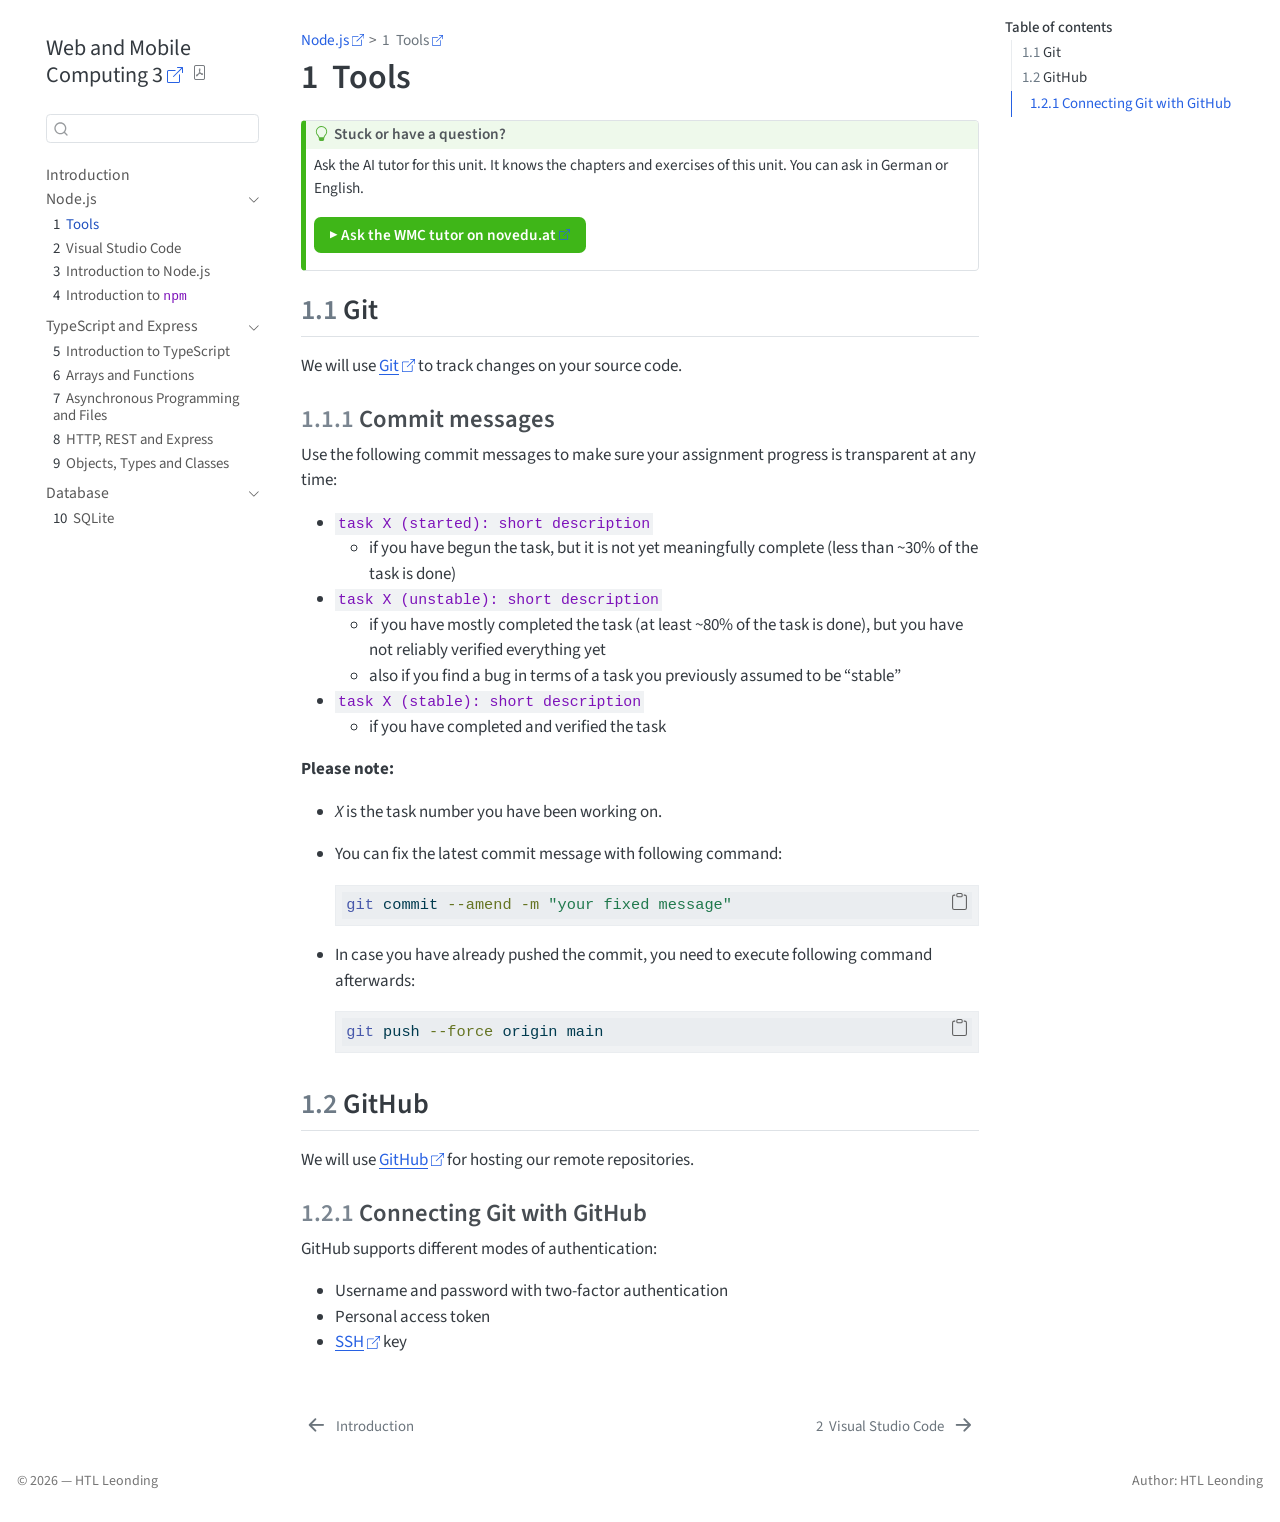
==== content/Units/01-Node.js/01_tools/README.html @ f89ee006 "Publish book from htl-leo-wmc-3/2627-wmc-3 htl-leo-wmc-3/2627-wmc-3@4d538c2a2b482cef8788f0f3bae012cb" ====
<!DOCTYPE html>
<html xmlns="http://www.w3.org/1999/xhtml" lang="en" xml:lang="en"><head>

<meta charset="utf-8">
<meta name="generator" content="quarto-1.10.18">

<meta name="viewport" content="width=device-width, initial-scale=1.0, user-scalable=yes">


<title>1&nbsp; Tools – Web and Mobile Computing 3</title>
<style>
/* Default styles provided by pandoc.
** See https://pandoc.org/MANUAL.html#variables-for-html for config info.
*/
span.smallcaps{font-variant: small-caps;}
div.columns{display: flex; gap: 1.5em;}
div.column{flex: auto;}
@media screen {
div.columns{gap: min(4vw, 1.5em);}
div.column{overflow-x: auto;}
}
div.hanging-indent{margin-left: 1.5em; text-indent: -1.5em;}
ul.task-list{list-style: none;}
ul.task-list li input[type="checkbox"] {
  width: 0.8em;
  margin: 0 0.8em 0.2em -1em; /* quarto-specific, see https://github.com/quarto-dev/quarto-cli/issues/4556 */ 
  vertical-align: middle;
}
/* CSS for syntax highlighting */
html { -webkit-text-size-adjust: 100%; }
pre > code.sourceCode { white-space: pre; position: relative; }
pre > code.sourceCode > span { display: inline-block; line-height: 1.25; }
pre > code.sourceCode > span:empty { height: 1.2em; }
.sourceCode { overflow: visible; }
code.sourceCode > span { color: inherit; text-decoration: inherit; }
div.sourceCode { margin: 1em 0; }
pre.sourceCode { margin: 0; }
@media screen {
div.sourceCode { overflow: auto; }
}
@media print {
pre > code.sourceCode { white-space: pre-wrap; }
pre > code.sourceCode > span { text-indent: -5em; padding-left: 5em; }
}
pre.numberSource code
  { counter-reset: source-line 0; }
pre.numberSource code > span
  { position: relative; left: -4em; counter-increment: source-line; }
pre.numberSource code > span > a:first-child::before
  { content: counter(source-line);
    position: relative; left: -1em; text-align: right; vertical-align: baseline;
    border: none; display: inline-block;
    -webkit-touch-callout: none; -webkit-user-select: none;
    -khtml-user-select: none; -moz-user-select: none;
    -ms-user-select: none; user-select: none;
    padding: 0 4px; width: 4em;
  }
pre.numberSource { margin-left: 3em;  padding-left: 4px; }
div.sourceCode
  {   }
@media screen {
pre > code.sourceCode > span > a:first-child::before { text-decoration: underline; }
}
</style>


<script src="../../../../site_libs/quarto-nav/quarto-nav.js"></script>
<script src="../../../../site_libs/quarto-nav/headroom.min.js"></script>
<script src="../../../../site_libs/clipboard/clipboard.min.js"></script>
<script src="../../../../site_libs/quarto-search/autocomplete.umd.js"></script>
<script src="../../../../site_libs/quarto-search/fuse.min.js"></script>
<script src="../../../../site_libs/quarto-search/quarto-search.js"></script>
<meta name="quarto:offset" content="../../../../">
<link href="../../../../content/Units/01-Node.js/01_tools/VSCode-Extensions.html" rel="next">
<link href="../../../../index.html" rel="prev">
<script src="../../../../site_libs/quarto-html/quarto.js" type="module"></script>
<script src="../../../../site_libs/quarto-html/tabsets/tabsets.js" type="module"></script>
<script src="../../../../site_libs/quarto-html/popper.min.js"></script>
<script src="../../../../site_libs/quarto-html/tippy.umd.min.js"></script>
<script src="../../../../site_libs/quarto-html/anchor.min.js"></script>
<link href="../../../../site_libs/quarto-html/tippy.css" rel="stylesheet">
<link href="../../../../site_libs/quarto-html/quarto-syntax-highlighting-64a204ab8560d761af7679ceaba22944.css" rel="stylesheet" id="quarto-text-highlighting-styles">
<script src="../../../../site_libs/bootstrap/bootstrap.min.js"></script>
<link href="../../../../site_libs/bootstrap/bootstrap-icons.css" rel="stylesheet">
<link href="../../../../site_libs/bootstrap/bootstrap-fa39313ee0ae67082205aa4c05164dde.min.css" rel="stylesheet" append-hash="true" id="quarto-bootstrap" data-mode="light">
<link href="../../../../site_libs/quarto-contrib/quarto-novedu-1.0.0/novedu.css" rel="stylesheet">
<script id="quarto-search-options" type="application/json">{
  "location": "sidebar",
  "copy-button": false,
  "collapse-after": 3,
  "panel-placement": "start",
  "type": "textbox",
  "limit": 50,
  "keyboard-shortcut": [
    "f",
    "/",
    "s"
  ],
  "show-item-context": false,
  "language": {
    "search-no-results-text": "No results",
    "search-matching-documents-text": "matching documents",
    "search-copy-link-title": "Copy link to search",
    "search-hide-matches-text": "Hide additional matches",
    "search-more-match-text": "more match in this document",
    "search-more-matches-text": "more matches in this document",
    "search-clear-button-title": "Clear",
    "search-text-placeholder": "",
    "search-detached-cancel-button-title": "Cancel",
    "search-submit-button-title": "Submit",
    "search-label": "Search"
  }
}</script>
<style>html{ scroll-behavior: smooth; }</style>


<link rel="stylesheet" href="../../../../styles.css">
</head>

<body class="nav-sidebar floating quarto-light">

<div id="quarto-search-results"></div>
  <header id="quarto-header" class="headroom fixed-top">
  <nav class="quarto-secondary-nav">
    <div class="container-fluid d-flex">
      <button type="button" class="quarto-btn-toggle btn" data-bs-toggle="collapse" role="button" data-bs-target=".quarto-sidebar-collapse-item" aria-controls="quarto-sidebar" aria-expanded="false" aria-label="Toggle sidebar navigation" onclick="if (window.quartoToggleHeadroom) { window.quartoToggleHeadroom(); }">
        <i class="bi bi-layout-text-sidebar-reverse"></i>
      </button>
        <nav class="quarto-page-breadcrumbs" aria-label="breadcrumb"><ol class="breadcrumb"><li class="breadcrumb-item"><a href="../../../../content/Units/01-Node.js/01_tools/README.html">Node.js</a></li><li class="breadcrumb-item"><a href="../../../../content/Units/01-Node.js/01_tools/README.html"><span class="chapter-number">1</span>&nbsp; <span class="chapter-title">Tools</span></a></li></ol></nav>
        <a class="flex-grow-1" role="navigation" data-bs-toggle="collapse" data-bs-target=".quarto-sidebar-collapse-item" aria-controls="quarto-sidebar" aria-expanded="false" aria-label="Toggle sidebar navigation" onclick="if (window.quartoToggleHeadroom) { window.quartoToggleHeadroom(); }">      
        </a>
      <button type="button" class="btn quarto-search-button" aria-label="Search" onclick="window.quartoOpenSearch();">
        <i class="bi bi-search"></i>
      </button>
    </div>
  </nav>
</header>
<!-- content -->
<div id="quarto-content" class="quarto-container page-columns page-rows-contents page-layout-article">
<!-- sidebar -->
  <nav id="quarto-sidebar" class="sidebar collapse collapse-horizontal quarto-sidebar-collapse-item sidebar-navigation floating overflow-auto">
    <div class="pt-lg-2 mt-2 text-left sidebar-header">
    <div class="sidebar-title mb-0 py-0">
      <a href="../../../../">Web and Mobile Computing 3</a> 
        <div class="sidebar-tools-main">
    <a href="../../../../WMC3.pdf" title="Download PDF" class="quarto-navigation-tool px-1" aria-label="Download PDF"><i class="bi bi-file-pdf"></i></a>
</div>
    </div>
      </div>
        <div class="mt-2 flex-shrink-0 align-items-center">
        <div class="sidebar-search">
        <div id="quarto-search" class="" title="Search"></div>
        </div>
        </div>
    <div class="sidebar-menu-container"> 
    <ul class="list-unstyled mt-1">
        <li class="sidebar-item">
  <div class="sidebar-item-container"> 
  <a href="../../../../index.html" class="sidebar-item-text sidebar-link">
 <span class="menu-text">Introduction</span></a>
  </div>
</li>
        <li class="sidebar-item sidebar-item-section">
      <div class="sidebar-item-container"> 
            <a class="sidebar-item-text sidebar-link text-start" data-bs-toggle="collapse" data-bs-target="#quarto-sidebar-section-1" role="navigation" aria-expanded="true">
 <span class="menu-text">Node.js</span></a>
          <a class="sidebar-item-toggle text-start" data-bs-toggle="collapse" data-bs-target="#quarto-sidebar-section-1" role="navigation" aria-expanded="true" aria-label="Toggle section">
            <i class="bi bi-chevron-right ms-2"></i>
          </a> 
      </div>
      <ul id="quarto-sidebar-section-1" class="collapse list-unstyled sidebar-section depth1 show">  
          <li class="sidebar-item">
  <div class="sidebar-item-container"> 
  <a href="../../../../content/Units/01-Node.js/01_tools/README.html" class="sidebar-item-text sidebar-link active">
 <span class="menu-text"><span class="chapter-number">1</span>&nbsp; <span class="chapter-title">Tools</span></span></a>
  </div>
</li>
          <li class="sidebar-item">
  <div class="sidebar-item-container"> 
  <a href="../../../../content/Units/01-Node.js/01_tools/VSCode-Extensions.html" class="sidebar-item-text sidebar-link">
 <span class="menu-text"><span class="chapter-number">2</span>&nbsp; <span class="chapter-title">Visual Studio Code</span></span></a>
  </div>
</li>
          <li class="sidebar-item">
  <div class="sidebar-item-container"> 
  <a href="../../../../content/Units/01-Node.js/02_node/README.html" class="sidebar-item-text sidebar-link">
 <span class="menu-text"><span class="chapter-number">3</span>&nbsp; <span class="chapter-title">Introduction to Node.js</span></span></a>
  </div>
</li>
          <li class="sidebar-item">
  <div class="sidebar-item-container"> 
  <a href="../../../../content/Units/01-Node.js/03_npm/README.html" class="sidebar-item-text sidebar-link">
 <span class="menu-text"><span class="chapter-number">4</span>&nbsp; <span class="chapter-title">Introduction to <code>npm</code></span></span></a>
  </div>
</li>
      </ul>
  </li>
        <li class="sidebar-item sidebar-item-section">
      <div class="sidebar-item-container"> 
            <a class="sidebar-item-text sidebar-link text-start" data-bs-toggle="collapse" data-bs-target="#quarto-sidebar-section-2" role="navigation" aria-expanded="true">
 <span class="menu-text">TypeScript and Express</span></a>
          <a class="sidebar-item-toggle text-start" data-bs-toggle="collapse" data-bs-target="#quarto-sidebar-section-2" role="navigation" aria-expanded="true" aria-label="Toggle section">
            <i class="bi bi-chevron-right ms-2"></i>
          </a> 
      </div>
      <ul id="quarto-sidebar-section-2" class="collapse list-unstyled sidebar-section depth1 show">  
          <li class="sidebar-item">
  <div class="sidebar-item-container"> 
  <a href="../../../../content/Units/02-TypeScript-and-Express/material/01_typescript-intro/README.html" class="sidebar-item-text sidebar-link">
 <span class="menu-text"><span class="chapter-number">5</span>&nbsp; <span class="chapter-title">Introduction to TypeScript</span></span></a>
  </div>
</li>
          <li class="sidebar-item">
  <div class="sidebar-item-container"> 
  <a href="../../../../content/Units/02-TypeScript-and-Express/material/02_arrays-and-functions/README.html" class="sidebar-item-text sidebar-link">
 <span class="menu-text"><span class="chapter-number">6</span>&nbsp; <span class="chapter-title">Arrays and Functions</span></span></a>
  </div>
</li>
          <li class="sidebar-item">
  <div class="sidebar-item-container"> 
  <a href="../../../../content/Units/02-TypeScript-and-Express/material/03_async-and-files/README.html" class="sidebar-item-text sidebar-link">
 <span class="menu-text"><span class="chapter-number">7</span>&nbsp; <span class="chapter-title">Asynchronous Programming and Files</span></span></a>
  </div>
</li>
          <li class="sidebar-item">
  <div class="sidebar-item-container"> 
  <a href="../../../../content/Units/02-TypeScript-and-Express/material/04_express-intro/README.html" class="sidebar-item-text sidebar-link">
 <span class="menu-text"><span class="chapter-number">8</span>&nbsp; <span class="chapter-title">HTTP, REST and Express</span></span></a>
  </div>
</li>
          <li class="sidebar-item">
  <div class="sidebar-item-container"> 
  <a href="../../../../content/Units/02-TypeScript-and-Express/material/05_objects-and-classes/README.html" class="sidebar-item-text sidebar-link">
 <span class="menu-text"><span class="chapter-number">9</span>&nbsp; <span class="chapter-title">Objects, Types and Classes</span></span></a>
  </div>
</li>
      </ul>
  </li>
        <li class="sidebar-item sidebar-item-section">
      <div class="sidebar-item-container"> 
            <a class="sidebar-item-text sidebar-link text-start" data-bs-toggle="collapse" data-bs-target="#quarto-sidebar-section-3" role="navigation" aria-expanded="true">
 <span class="menu-text">Database</span></a>
          <a class="sidebar-item-toggle text-start" data-bs-toggle="collapse" data-bs-target="#quarto-sidebar-section-3" role="navigation" aria-expanded="true" aria-label="Toggle section">
            <i class="bi bi-chevron-right ms-2"></i>
          </a> 
      </div>
      <ul id="quarto-sidebar-section-3" class="collapse list-unstyled sidebar-section depth1 show">  
          <li class="sidebar-item">
  <div class="sidebar-item-container"> 
  <a href="../../../../content/Units/03-Database/material/01_sqlite/README.html" class="sidebar-item-text sidebar-link">
 <span class="menu-text"><span class="chapter-number">10</span>&nbsp; <span class="chapter-title">SQLite</span></span></a>
  </div>
</li>
      </ul>
  </li>
    </ul>
    </div>
</nav>
<div id="quarto-sidebar-glass" class="quarto-sidebar-collapse-item" data-bs-toggle="collapse" data-bs-target=".quarto-sidebar-collapse-item"></div>
<!-- margin-sidebar -->
    <div id="quarto-margin-sidebar" class="sidebar margin-sidebar">
        <nav id="TOC" role="doc-toc" class="toc-active">
    <h2 id="toc-title">Table of contents</h2>
   
  <ul>
  <li><a href="#git" id="toc-git" class="nav-link active" data-scroll-target="#git"><span class="header-section-number">1.1</span> Git</a>
  <ul class="collapse">
  <li><a href="#commit-messages" id="toc-commit-messages" class="nav-link" data-scroll-target="#commit-messages"><span class="header-section-number">1.1.1</span> Commit messages</a></li>
  </ul></li>
  <li><a href="#github" id="toc-github" class="nav-link" data-scroll-target="#github"><span class="header-section-number">1.2</span> GitHub</a>
  <ul class="collapse">
  <li><a href="#connecting-git-with-github" id="toc-connecting-git-with-github" class="nav-link" data-scroll-target="#connecting-git-with-github"><span class="header-section-number">1.2.1</span> Connecting Git with GitHub</a></li>
  </ul></li>
  </ul>
</nav>
    </div>
<!-- main -->
<main class="content" id="quarto-document-content">

<header id="title-block-header" class="quarto-title-block default"><nav class="quarto-page-breadcrumbs quarto-title-breadcrumbs d-none d-lg-block" aria-label="breadcrumb"><ol class="breadcrumb"><li class="breadcrumb-item"><a href="../../../../content/Units/01-Node.js/01_tools/README.html">Node.js</a></li><li class="breadcrumb-item"><a href="../../../../content/Units/01-Node.js/01_tools/README.html"><span class="chapter-number">1</span>&nbsp; <span class="chapter-title">Tools</span></a></li></ol></nav>
<div class="quarto-title">
<h1 class="title"><span class="chapter-number">1</span>&nbsp; <span class="chapter-title">Tools</span></h1>
</div>



<div class="quarto-title-meta">

    
  
    
  </div>
  


</header>


<div class="callout callout-style-default callout-tip callout-titled">
<div class="callout-header d-flex align-content-center">
<div class="callout-icon-container">
<i class="callout-icon"></i>
</div>
<div class="callout-title-container flex-fill">
<span class="screen-reader-only">Tip</span>Stuck or have a question?
</div>
</div>
<div class="callout-body-container callout-body">
<p>Ask the AI tutor for this unit. It knows the chapters and exercises of this unit. You can ask in German or English.</p>
<div class="novedu-cta novedu-cta-tutor">
<p><a href="https://novedu.at/f06q43xhu6">▶ Ask the WMC tutor on novedu.at</a></p>
</div>
</div>
</div>
<section id="git" class="level2" data-number="1.1">
<h2 data-number="1.1" class="anchored" data-anchor-id="git"><span class="header-section-number">1.1</span> Git</h2>
<p>We will use <a href="https://git-scm.com/">Git</a> to track changes on your source code.</p>
<section id="commit-messages" class="level3" data-number="1.1.1">
<h3 data-number="1.1.1" class="anchored" data-anchor-id="commit-messages"><span class="header-section-number">1.1.1</span> Commit messages</h3>
<p>Use the following commit messages to make sure your assignment progress is transparent at any time:</p>
<ul>
<li><code>task X (started): short description</code>
<ul>
<li>if you have begun the task, but it is not yet meaningfully complete (less than ~30% of the task is done)</li>
</ul></li>
<li><code>task X (unstable): short description</code>
<ul>
<li>if you have mostly completed the task (at least ~80% of the task is done), but you have not reliably verified everything yet</li>
<li>also if you find a bug in terms of a task you previously assumed to be “stable”</li>
</ul></li>
<li><code>task X (stable): short description</code>
<ul>
<li>if you have completed and verified the task</li>
</ul></li>
</ul>
<p><strong>Please note:</strong></p>
<ul>
<li><p><em>X</em> is the task number you have been working on.</p></li>
<li><p>You can fix the latest commit message with following command:</p>
<div class="code-copy-outer-scaffold"><div class="sourceCode" id="cb1"><pre class="sourceCode bash code-with-copy"><code class="sourceCode bash"><span id="cb1-1"><a href="#cb1-1" aria-hidden="true" tabindex="-1"></a><span class="fu">git</span> commit <span class="at">--amend</span> <span class="at">-m</span> <span class="st">"your fixed message"</span></span></code></pre></div><button title="Copy to Clipboard" class="code-copy-button"><i class="bi"></i></button></div></li>
<li><p>In case you have already pushed the commit, you need to execute following command afterwards:</p>
<div class="code-copy-outer-scaffold"><div class="sourceCode" id="cb2"><pre class="sourceCode bash code-with-copy"><code class="sourceCode bash"><span id="cb2-1"><a href="#cb2-1" aria-hidden="true" tabindex="-1"></a><span class="fu">git</span> push <span class="at">--force</span> origin main</span></code></pre></div><button title="Copy to Clipboard" class="code-copy-button"><i class="bi"></i></button></div></li>
</ul>
</section>
</section>
<section id="github" class="level2" data-number="1.2">
<h2 data-number="1.2" class="anchored" data-anchor-id="github"><span class="header-section-number">1.2</span> GitHub</h2>
<p>We will use <a href="https://github.com/">GitHub</a> for hosting our remote repositories.</p>
<section id="connecting-git-with-github" class="level3" data-number="1.2.1">
<h3 data-number="1.2.1" class="anchored" data-anchor-id="connecting-git-with-github"><span class="header-section-number">1.2.1</span> Connecting Git with GitHub</h3>
<p>GitHub supports different modes of authentication:</p>
<ul>
<li>Username and password with two-factor authentication</li>
<li>Personal access token</li>
<li><a href="https://docs.github.com/en/github/authenticating-to-github/connecting-to-github-with-ssh">SSH</a> key</li>
</ul>


</section>
</section>

</main> <!-- /main -->
<script id="quarto-html-after-body" type="application/javascript">
  window.document.addEventListener("DOMContentLoaded", function (event) {
    const icon = "";
    const anchorJS = new window.AnchorJS();
    anchorJS.options = {
      placement: 'right',
      icon: icon
    };
    anchorJS.add('.anchored');
    const isCodeAnnotation = (el) => {
      for (const clz of el.classList) {
        if (clz.startsWith('code-annotation-')) {                     
          return true;
        }
      }
      return false;
    }
    const onCopySuccess = function(e) {
      // button target
      const button = e.trigger;
      // don't keep focus
      button.blur();
      // flash "checked"
      button.classList.add('code-copy-button-checked');
      var currentTitle = button.getAttribute("title");
      button.setAttribute("title", "Copied!");
      let tooltip;
      if (window.bootstrap) {
        button.setAttribute("data-bs-toggle", "tooltip");
        button.setAttribute("data-bs-placement", "left");
        button.setAttribute("data-bs-title", "Copied!");
        tooltip = new bootstrap.Tooltip(button, 
          { trigger: "manual", 
            customClass: "code-copy-button-tooltip",
            offset: [0, -8]});
        tooltip.show();    
      }
      setTimeout(function() {
        if (tooltip) {
          tooltip.hide();
          button.removeAttribute("data-bs-title");
          button.removeAttribute("data-bs-toggle");
          button.removeAttribute("data-bs-placement");
        }
        button.setAttribute("title", currentTitle);
        button.classList.remove('code-copy-button-checked');
      }, 1000);
      // clear code selection
      e.clearSelection();
    }
    const getTextToCopy = function(trigger) {
      const outerScaffold = trigger.parentElement.cloneNode(true);
      const codeEl = outerScaffold.querySelector('code');
      for (const childEl of codeEl.children) {
        if (isCodeAnnotation(childEl)) {
          childEl.remove();
        }
      }
      return codeEl.innerText;
    }
    const clipboard = new window.ClipboardJS('.code-copy-button:not([data-in-quarto-modal])', {
      text: getTextToCopy
    });
    clipboard.on('success', onCopySuccess);
    if (window.document.getElementById('quarto-embedded-source-code-modal')) {
      const clipboardModal = new window.ClipboardJS('.code-copy-button[data-in-quarto-modal]', {
        text: getTextToCopy,
        container: window.document.getElementById('quarto-embedded-source-code-modal')
      });
      clipboardModal.on('success', onCopySuccess);
    }
      var localhostRegex = new RegExp(/^(?:http|https):\/\/localhost\:?[0-9]*\//);
      var mailtoRegex = new RegExp(/^mailto:/);
        var filterRegex = new RegExp("https:\/\/htl-leo-wmc-3\.github\.io\/wmc-3\/");
      var isInternal = (href) => {
          return filterRegex.test(href) || localhostRegex.test(href) || mailtoRegex.test(href);
      }
      // Inspect non-navigation links and adorn them if external
     var links = window.document.querySelectorAll('a[href]:not(.nav-link):not(.navbar-brand):not(.toc-action):not(.sidebar-link):not(.sidebar-item-toggle):not(.pagination-link):not(.no-external):not([aria-hidden]):not(.dropdown-item):not(.quarto-navigation-tool):not(.about-link)');
      for (var i=0; i<links.length; i++) {
        const link = links[i];
        if (!isInternal(link.href)) {
          // undo the damage that might have been done by quarto-nav.js in the case of
          // links that we want to consider external
          if (link.dataset.originalHref !== undefined) {
            link.href = link.dataset.originalHref;
          }
            // target, if specified
            link.setAttribute("target", "_blank");
            if (link.getAttribute("rel") === null) {
              link.setAttribute("rel", "noopener");
            }
            // default icon
            link.classList.add("external");
        }
      }
    function tippyHover(el, contentFn, onTriggerFn, onUntriggerFn) {
      const config = {
        allowHTML: true,
        maxWidth: 500,
        delay: 100,
        arrow: false,
        appendTo: function(el) {
            return el.parentElement;
        },
        interactive: true,
        interactiveBorder: 10,
        theme: 'quarto',
        placement: 'bottom-start',
      };
      if (contentFn) {
        config.content = contentFn;
      }
      if (onTriggerFn) {
        config.onTrigger = onTriggerFn;
      }
      if (onUntriggerFn) {
        config.onUntrigger = onUntriggerFn;
      }
      window.tippy(el, config); 
    }
    const noterefs = window.document.querySelectorAll('a[role="doc-noteref"]');
    for (var i=0; i<noterefs.length; i++) {
      const ref = noterefs[i];
      tippyHover(ref, function() {
        // use id or data attribute instead here
        let href = ref.getAttribute('data-footnote-href') || ref.getAttribute('href');
        try { href = new URL(href).hash; } catch {}
        const id = href.replace(/^#\/?/, "");
        const note = window.document.getElementById(id);
        if (note) {
          return note.innerHTML;
        } else {
          return "";
        }
      });
    }
    const xrefs = window.document.querySelectorAll('a.quarto-xref');
    const processXRef = (id, note) => {
      // Strip column container classes
      const stripColumnClz = (el) => {
        el.classList.remove("page-full", "page-columns");
        if (el.children) {
          for (const child of el.children) {
            stripColumnClz(child);
          }
        }
      }
      stripColumnClz(note)
      if (id === null || id.startsWith('sec-')) {
        // Special case sections, only their first couple elements
        const container = document.createElement("div");
        if (note.children && note.children.length > 2) {
          container.appendChild(note.children[0].cloneNode(true));
          for (let i = 1; i < note.children.length; i++) {
            const child = note.children[i];
            if (child.tagName === "P" && child.innerText === "") {
              continue;
            } else {
              container.appendChild(child.cloneNode(true));
              break;
            }
          }
          if (window.Quarto?.typesetMath) {
            window.Quarto.typesetMath(container);
          }
          return container.innerHTML
        } else {
          if (window.Quarto?.typesetMath) {
            window.Quarto.typesetMath(note);
          }
          return note.innerHTML;
        }
      } else {
        // Remove any anchor links if they are present
        const anchorLink = note.querySelector('a.anchorjs-link');
        if (anchorLink) {
          anchorLink.remove();
        }
        if (window.Quarto?.typesetMath) {
          window.Quarto.typesetMath(note);
        }
        if (note.classList.contains("callout")) {
          return note.outerHTML;
        } else {
          return note.innerHTML;
        }
      }
    }
    for (var i=0; i<xrefs.length; i++) {
      const xref = xrefs[i];
      tippyHover(xref, undefined, function(instance) {
        instance.disable();
        let url = xref.getAttribute('href');
        let hash = undefined; 
        if (url.startsWith('#')) {
          hash = url;
        } else {
          try { hash = new URL(url).hash; } catch {}
        }
        if (hash) {
          const id = hash.replace(/^#\/?/, "");
          const note = window.document.getElementById(id);
          if (note !== null) {
            try {
              const html = processXRef(id, note.cloneNode(true));
              instance.setContent(html);
            } finally {
              instance.enable();
              instance.show();
            }
          } else {
            // See if we can fetch this
            fetch(url.split('#')[0])
            .then(res => res.text())
            .then(html => {
              const parser = new DOMParser();
              const htmlDoc = parser.parseFromString(html, "text/html");
              const note = htmlDoc.getElementById(id);
              if (note !== null) {
                const html = processXRef(id, note);
                instance.setContent(html);
              } 
            }).finally(() => {
              instance.enable();
              instance.show();
            });
          }
        } else {
          // See if we can fetch a full url (with no hash to target)
          // This is a special case and we should probably do some content thinning / targeting
          fetch(url)
          .then(res => res.text())
          .then(html => {
            const parser = new DOMParser();
            const htmlDoc = parser.parseFromString(html, "text/html");
            const note = htmlDoc.querySelector('main.content');
            if (note !== null) {
              // This should only happen for chapter cross references
              // (since there is no id in the URL)
              // remove the first header
              if (note.children.length > 0 && note.children[0].tagName === "HEADER") {
                note.children[0].remove();
              }
              const html = processXRef(null, note);
              instance.setContent(html);
            } 
          }).finally(() => {
            instance.enable();
            instance.show();
          });
        }
      }, function(instance) {
      });
    }
        let selectedAnnoteEl;
        const selectorForAnnotation = ( cell, annotation) => {
          let cellAttr = 'data-code-cell="' + cell + '"';
          let lineAttr = 'data-code-annotation="' +  annotation + '"';
          const selector = 'span[' + cellAttr + '][' + lineAttr + ']';
          return selector;
        }
        const selectCodeLines = (annoteEl) => {
          const doc = window.document;
          const targetCell = annoteEl.getAttribute("data-target-cell");
          const targetAnnotation = annoteEl.getAttribute("data-target-annotation");
          const annoteSpan = window.document.querySelector(selectorForAnnotation(targetCell, targetAnnotation));
          const lines = annoteSpan.getAttribute("data-code-lines").split(",");
          const lineIds = lines.map((line) => {
            return targetCell + "-" + line;
          })
          let top = null;
          let height = null;
          let parent = null;
          if (lineIds.length > 0) {
              //compute the position of the single el (top and bottom and make a div)
              const el = window.document.getElementById(lineIds[0]);
              top = el.offsetTop;
              height = el.offsetHeight;
              parent = el.parentElement.parentElement;
            if (lineIds.length > 1) {
              const lastEl = window.document.getElementById(lineIds[lineIds.length - 1]);
              const bottom = lastEl.offsetTop + lastEl.offsetHeight;
              height = bottom - top;
            }
            if (top !== null && height !== null && parent !== null) {
              // cook up a div (if necessary) and position it 
              let div = window.document.getElementById("code-annotation-line-highlight");
              if (div === null) {
                div = window.document.createElement("div");
                div.setAttribute("id", "code-annotation-line-highlight");
                div.style.position = 'absolute';
                parent.appendChild(div);
              }
              div.style.top = top - 2 + "px";
              div.style.height = height + 4 + "px";
              div.style.left = 0;
              let gutterDiv = window.document.getElementById("code-annotation-line-highlight-gutter");
              if (gutterDiv === null) {
                gutterDiv = window.document.createElement("div");
                gutterDiv.setAttribute("id", "code-annotation-line-highlight-gutter");
                gutterDiv.style.position = 'absolute';
                const codeCell = window.document.getElementById(targetCell);
                const gutter = codeCell.querySelector('.code-annotation-gutter');
                gutter.appendChild(gutterDiv);
              }
              gutterDiv.style.top = top - 2 + "px";
              gutterDiv.style.height = height + 4 + "px";
            }
            selectedAnnoteEl = annoteEl;
          }
        };
        const unselectCodeLines = () => {
          const elementsIds = ["code-annotation-line-highlight", "code-annotation-line-highlight-gutter"];
          elementsIds.forEach((elId) => {
            const div = window.document.getElementById(elId);
            if (div) {
              div.remove();
            }
          });
          selectedAnnoteEl = undefined;
        };
          // Handle positioning of the toggle
      window.addEventListener(
        "resize",
        throttle(() => {
          elRect = undefined;
          if (selectedAnnoteEl) {
            selectCodeLines(selectedAnnoteEl);
          }
        }, 10)
      );
      function throttle(fn, ms) {
      let throttle = false;
      let timer;
        return (...args) => {
          if(!throttle) { // first call gets through
              fn.apply(this, args);
              throttle = true;
          } else { // all the others get throttled
              if(timer) clearTimeout(timer); // cancel #2
              timer = setTimeout(() => {
                fn.apply(this, args);
                timer = throttle = false;
              }, ms);
          }
        };
      }
        // Attach click handler to the DT
        const annoteDls = window.document.querySelectorAll('dt[data-target-cell]');
        for (const annoteDlNode of annoteDls) {
          annoteDlNode.addEventListener('click', (event) => {
            const clickedEl = event.target;
            if (clickedEl !== selectedAnnoteEl) {
              unselectCodeLines();
              const activeEl = window.document.querySelector('dt[data-target-cell].code-annotation-active');
              if (activeEl) {
                activeEl.classList.remove('code-annotation-active');
              }
              selectCodeLines(clickedEl);
              clickedEl.classList.add('code-annotation-active');
            } else {
              // Unselect the line
              unselectCodeLines();
              clickedEl.classList.remove('code-annotation-active');
            }
          });
        }
    const findCites = (el) => {
      const parentEl = el.parentElement;
      if (parentEl) {
        const cites = parentEl.dataset.cites;
        if (cites) {
          return {
            el,
            cites: cites.split(' ')
          };
        } else {
          return findCites(el.parentElement)
        }
      } else {
        return undefined;
      }
    };
    var bibliorefs = window.document.querySelectorAll('a[role="doc-biblioref"]');
    for (var i=0; i<bibliorefs.length; i++) {
      const ref = bibliorefs[i];
      const citeInfo = findCites(ref);
      if (citeInfo) {
        tippyHover(citeInfo.el, function() {
          var popup = window.document.createElement('div');
          citeInfo.cites.forEach(function(cite) {
            var citeDiv = window.document.createElement('div');
            citeDiv.classList.add('hanging-indent');
            citeDiv.classList.add('csl-entry');
            var biblioDiv = window.document.getElementById('ref-' + cite);
            if (biblioDiv) {
              citeDiv.innerHTML = biblioDiv.innerHTML;
            }
            popup.appendChild(citeDiv);
          });
          return popup.innerHTML;
        });
      }
    }
  });
  </script>
<nav class="page-navigation">
  <div class="nav-page nav-page-previous">
      <a href="../../../../index.html" class="pagination-link" aria-label="Introduction">
        <i class="bi bi-arrow-left-short"></i> <span class="nav-page-text">Introduction</span>
      </a>          
  </div>
  <div class="nav-page nav-page-next">
      <a href="../../../../content/Units/01-Node.js/01_tools/VSCode-Extensions.html" class="pagination-link" aria-label="Visual Studio Code">
        <span class="nav-page-text"><span class="chapter-number">2</span>&nbsp; <span class="chapter-title">Visual Studio Code</span></span> <i class="bi bi-arrow-right-short"></i>
      </a>
  </div>
</nav>
</div> <!-- /content -->
<footer class="footer">
  <div class="nav-footer">
    <div class="nav-footer-left">
<p>© 2026 — HTL Leonding</p>
</div>   
    <div class="nav-footer-center">
      &nbsp;
    </div>
    <div class="nav-footer-right">
<p>Author: HTL Leonding</p>
</div>
  </div>
</footer>




<script src="../../../../site_libs/quarto-html/zenscroll-min.js"></script>
</body></html>
---- site_libs/quarto-html/tippy.css ----
.tippy-box[data-animation=fade][data-state=hidden]{opacity:0}[data-tippy-root]{max-width:calc(100vw - 10px)}.tippy-box{position:relative;background-color:#333;color:#fff;border-radius:4px;font-size:14px;line-height:1.4;white-space:normal;outline:0;transition-property:transform,visibility,opacity}.tippy-box[data-placement^=top]>.tippy-arrow{bottom:0}.tippy-box[data-placement^=top]>.tippy-arrow:before{bottom:-7px;left:0;border-width:8px 8px 0;border-top-color:initial;transform-origin:center top}.tippy-box[data-placement^=bottom]>.tippy-arrow{top:0}.tippy-box[data-placement^=bottom]>.tippy-arrow:before{top:-7px;left:0;border-width:0 8px 8px;border-bottom-color:initial;transform-origin:center bottom}.tippy-box[data-placement^=left]>.tippy-arrow{right:0}.tippy-box[data-placement^=left]>.tippy-arrow:before{border-width:8px 0 8px 8px;border-left-color:initial;right:-7px;transform-origin:center left}.tippy-box[data-placement^=right]>.tippy-arrow{left:0}.tippy-box[data-placement^=right]>.tippy-arrow:before{left:-7px;border-width:8px 8px 8px 0;border-right-color:initial;transform-origin:center right}.tippy-box[data-inertia][data-state=visible]{transition-timing-function:cubic-bezier(.54,1.5,.38,1.11)}.tippy-arrow{width:16px;height:16px;color:#333}.tippy-arrow:before{content:"";position:absolute;border-color:transparent;border-style:solid}.tippy-content{position:relative;padding:5px 9px;z-index:1}
---- site_libs/quarto-html/quarto-syntax-highlighting-64a204ab8560d761af7679ceaba22944.css ----
/* quarto syntax highlight colors */
:root {
  --quarto-hl-ot-color: #003B4F;
  --quarto-hl-at-color: #657422;
  --quarto-hl-ss-color: #20794D;
  --quarto-hl-an-color: #5E5E5E;
  --quarto-hl-fu-color: #4758AB;
  --quarto-hl-st-color: #20794D;
  --quarto-hl-cf-color: #003B4F;
  --quarto-hl-op-color: #5E5E5E;
  --quarto-hl-er-color: #AD0000;
  --quarto-hl-bn-color: #AD0000;
  --quarto-hl-al-color: #AD0000;
  --quarto-hl-va-color: #111111;
  --quarto-hl-bu-color: inherit;
  --quarto-hl-ex-color: inherit;
  --quarto-hl-pp-color: #AD0000;
  --quarto-hl-in-color: #5E5E5E;
  --quarto-hl-vs-color: #20794D;
  --quarto-hl-wa-color: #5E5E5E;
  --quarto-hl-do-color: #5E5E5E;
  --quarto-hl-im-color: #00769E;
  --quarto-hl-ch-color: #20794D;
  --quarto-hl-dt-color: #AD0000;
  --quarto-hl-fl-color: #AD0000;
  --quarto-hl-co-color: #5E5E5E;
  --quarto-hl-cv-color: #5E5E5E;
  --quarto-hl-cn-color: #8f5902;
  --quarto-hl-sc-color: #5E5E5E;
  --quarto-hl-dv-color: #AD0000;
  --quarto-hl-kw-color: #003B4F;
}

/* other quarto variables */
:root {
  --quarto-font-monospace: SFMono-Regular, Menlo, Monaco, Consolas, "Liberation Mono", "Courier New", monospace;
}

/* syntax highlight based on Pandoc's rules */
pre > code.sourceCode > span {
  color: #003B4F;
}

code.sourceCode > span {
  color: #003B4F;
}

div.sourceCode,
div.sourceCode pre.sourceCode {
  color: #003B4F;
}

/* Normal */
code span {
  color: #003B4F;
}

/* Alert */
code span.al {
  color: #AD0000;
  font-style: inherit;
}

/* Annotation */
code span.an {
  color: #5E5E5E;
  font-style: inherit;
}

/* Attribute */
code span.at {
  color: #657422;
  font-style: inherit;
}

/* BaseN */
code span.bn {
  color: #AD0000;
  font-style: inherit;
}

/* BuiltIn */
code span.bu {
  font-style: inherit;
}

/* ControlFlow */
code span.cf {
  color: #003B4F;
  font-weight: bold;
  font-style: inherit;
}

/* Char */
code span.ch {
  color: #20794D;
  font-style: inherit;
}

/* Constant */
code span.cn {
  color: #8f5902;
  font-style: inherit;
}

/* Comment */
code span.co {
  color: #5E5E5E;
  font-style: inherit;
}

/* CommentVar */
code span.cv {
  color: #5E5E5E;
  font-style: italic;
}

/* Documentation */
code span.do {
  color: #5E5E5E;
  font-style: italic;
}

/* DataType */
code span.dt {
  color: #AD0000;
  font-style: inherit;
}

/* DecVal */
code span.dv {
  color: #AD0000;
  font-style: inherit;
}

/* Error */
code span.er {
  color: #AD0000;
  font-style: inherit;
}

/* Extension */
code span.ex {
  font-style: inherit;
}

/* Float */
code span.fl {
  color: #AD0000;
  font-style: inherit;
}

/* Function */
code span.fu {
  color: #4758AB;
  font-style: inherit;
}

/* Import */
code span.im {
  color: #00769E;
  font-style: inherit;
}

/* Information */
code span.in {
  color: #5E5E5E;
  font-style: inherit;
}

/* Keyword */
code span.kw {
  color: #003B4F;
  font-weight: bold;
  font-style: inherit;
}

/* Operator */
code span.op {
  color: #5E5E5E;
  font-style: inherit;
}

/* Other */
code span.ot {
  color: #003B4F;
  font-style: inherit;
}

/* Preprocessor */
code span.pp {
  color: #AD0000;
  font-style: inherit;
}

/* SpecialChar */
code span.sc {
  color: #5E5E5E;
  font-style: inherit;
}

/* SpecialString */
code span.ss {
  color: #20794D;
  font-style: inherit;
}

/* String */
code span.st {
  color: #20794D;
  font-style: inherit;
}

/* Variable */
code span.va {
  color: #111111;
  font-style: inherit;
}

/* VerbatimString */
code span.vs {
  color: #20794D;
  font-style: inherit;
}

/* Warning */
code span.wa {
  color: #5E5E5E;
  font-style: italic;
}

.prevent-inlining {
  content: "</";
}

/*# sourceMappingURL=9d8d5bb603a83b8298b89080a598c93b.css.map */
---- site_libs/quarto-contrib/quarto-novedu-1.0.0/novedu.css ----
/* Buttons in the {{< tutor >}} and {{< quiz >}} callouts — HTML output only.
   (The PDF gets its styling from Quarto's callout support.)
   Green for the tutor (a `tip` callout), blue for the quiz (a `note`). */

.novedu-cta p {
  margin: 0;
}

.novedu-cta a {
  display: inline-block;
  padding: 0.4rem 0.9rem;
  border-radius: 0.4rem;
  color: #fff;
  font-weight: 600;
  text-decoration: none;
}

.novedu-cta-tutor a {
  background: var(--bs-success, #198754);
}

.novedu-cta-quiz a {
  background: var(--bs-primary, #2780e3);
}

.novedu-cta a:hover,
.novedu-cta a:focus {
  filter: brightness(1.08);
  text-decoration: none;
}
---- styles.css ----
/* Small custom tweaks for the website (HTML) output only.
   The PDF ignores this file — style the PDF via LaTeX options in _quarto.yml. */

/* Give code blocks a touch more breathing room. */
pre.sourceCode {
  border-radius: 6px;
  font-size: 0.9rem;
}

/* Center images and keep them inside the text column. */
p img,
figure img {
  display: block;
  max-width: 100%;
  margin: 0.5rem auto;
}
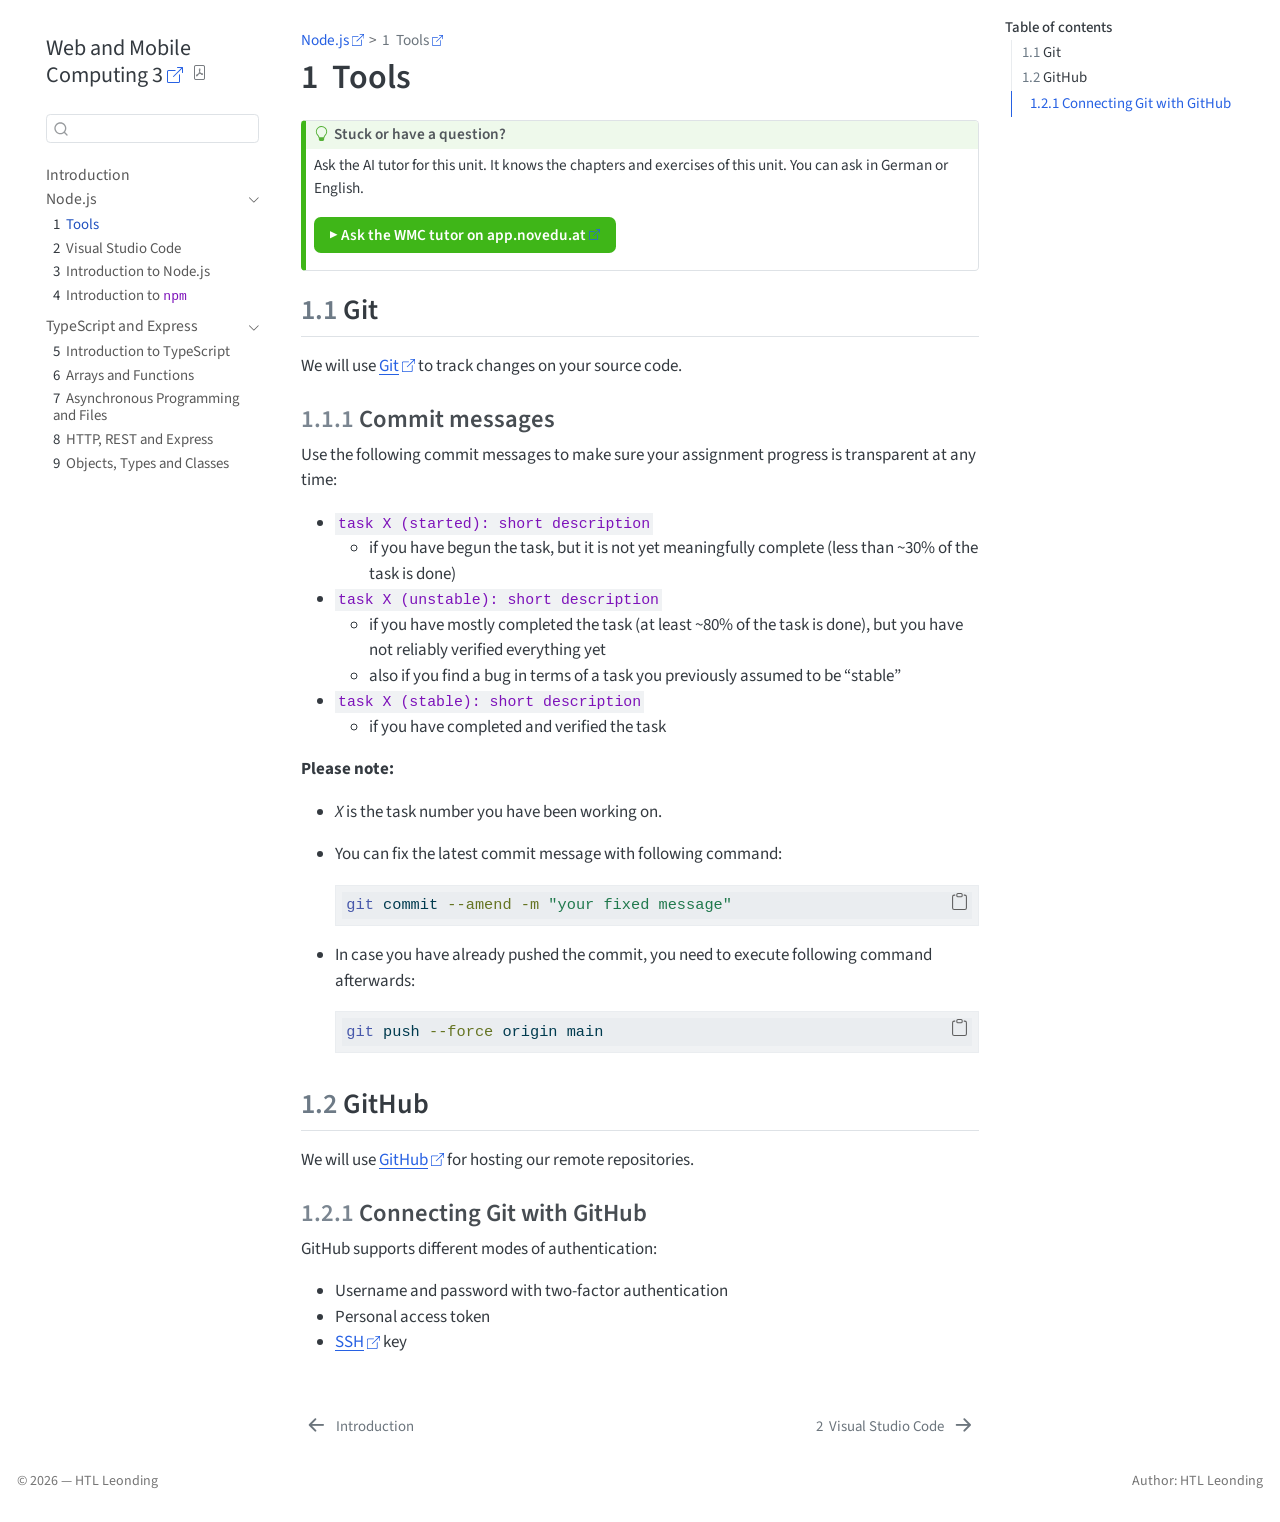
==== commit d660e7b5: "Publish book from htl-leo-wmc-3/2627-wmc-3 htl-leo-wmc-3/2627-wmc-3@56dff3e3b60a6b5eb7f1009216c68714" ====
--- a/content/Units/01-Node.js/01_tools/README.html
+++ b/content/Units/01-Node.js/01_tools/README.html
@@ -236,23 +236,6 @@
 </li>
       </ul>
   </li>
-        <li class="sidebar-item sidebar-item-section">
-      <div class="sidebar-item-container"> 
-            <a class="sidebar-item-text sidebar-link text-start" data-bs-toggle="collapse" data-bs-target="#quarto-sidebar-section-3" role="navigation" aria-expanded="true">
- <span class="menu-text">Database</span></a>
-          <a class="sidebar-item-toggle text-start" data-bs-toggle="collapse" data-bs-target="#quarto-sidebar-section-3" role="navigation" aria-expanded="true" aria-label="Toggle section">
-            <i class="bi bi-chevron-right ms-2"></i>
-          </a> 
-      </div>
-      <ul id="quarto-sidebar-section-3" class="collapse list-unstyled sidebar-section depth1 show">  
-          <li class="sidebar-item">
-  <div class="sidebar-item-container"> 
-  <a href="../../../../content/Units/03-Database/material/01_sqlite/README.html" class="sidebar-item-text sidebar-link">
- <span class="menu-text"><span class="chapter-number">10</span>&nbsp; <span class="chapter-title">SQLite</span></span></a>
-  </div>
-</li>
-      </ul>
-  </li>
     </ul>
     </div>
 </nav>
@@ -308,7 +291,7 @@
 <div class="callout-body-container callout-body">
 <p>Ask the AI tutor for this unit. It knows the chapters and exercises of this unit. You can ask in German or English.</p>
 <div class="novedu-cta novedu-cta-tutor">
-<p><a href="https://novedu.at/f06q43xhu6">▶ Ask the WMC tutor on novedu.at</a></p>
+<p><a href="https://app.novedu.at/304irtv7iq">▶ Ask the WMC tutor on app.novedu.at</a></p>
 </div>
 </div>
 </div>
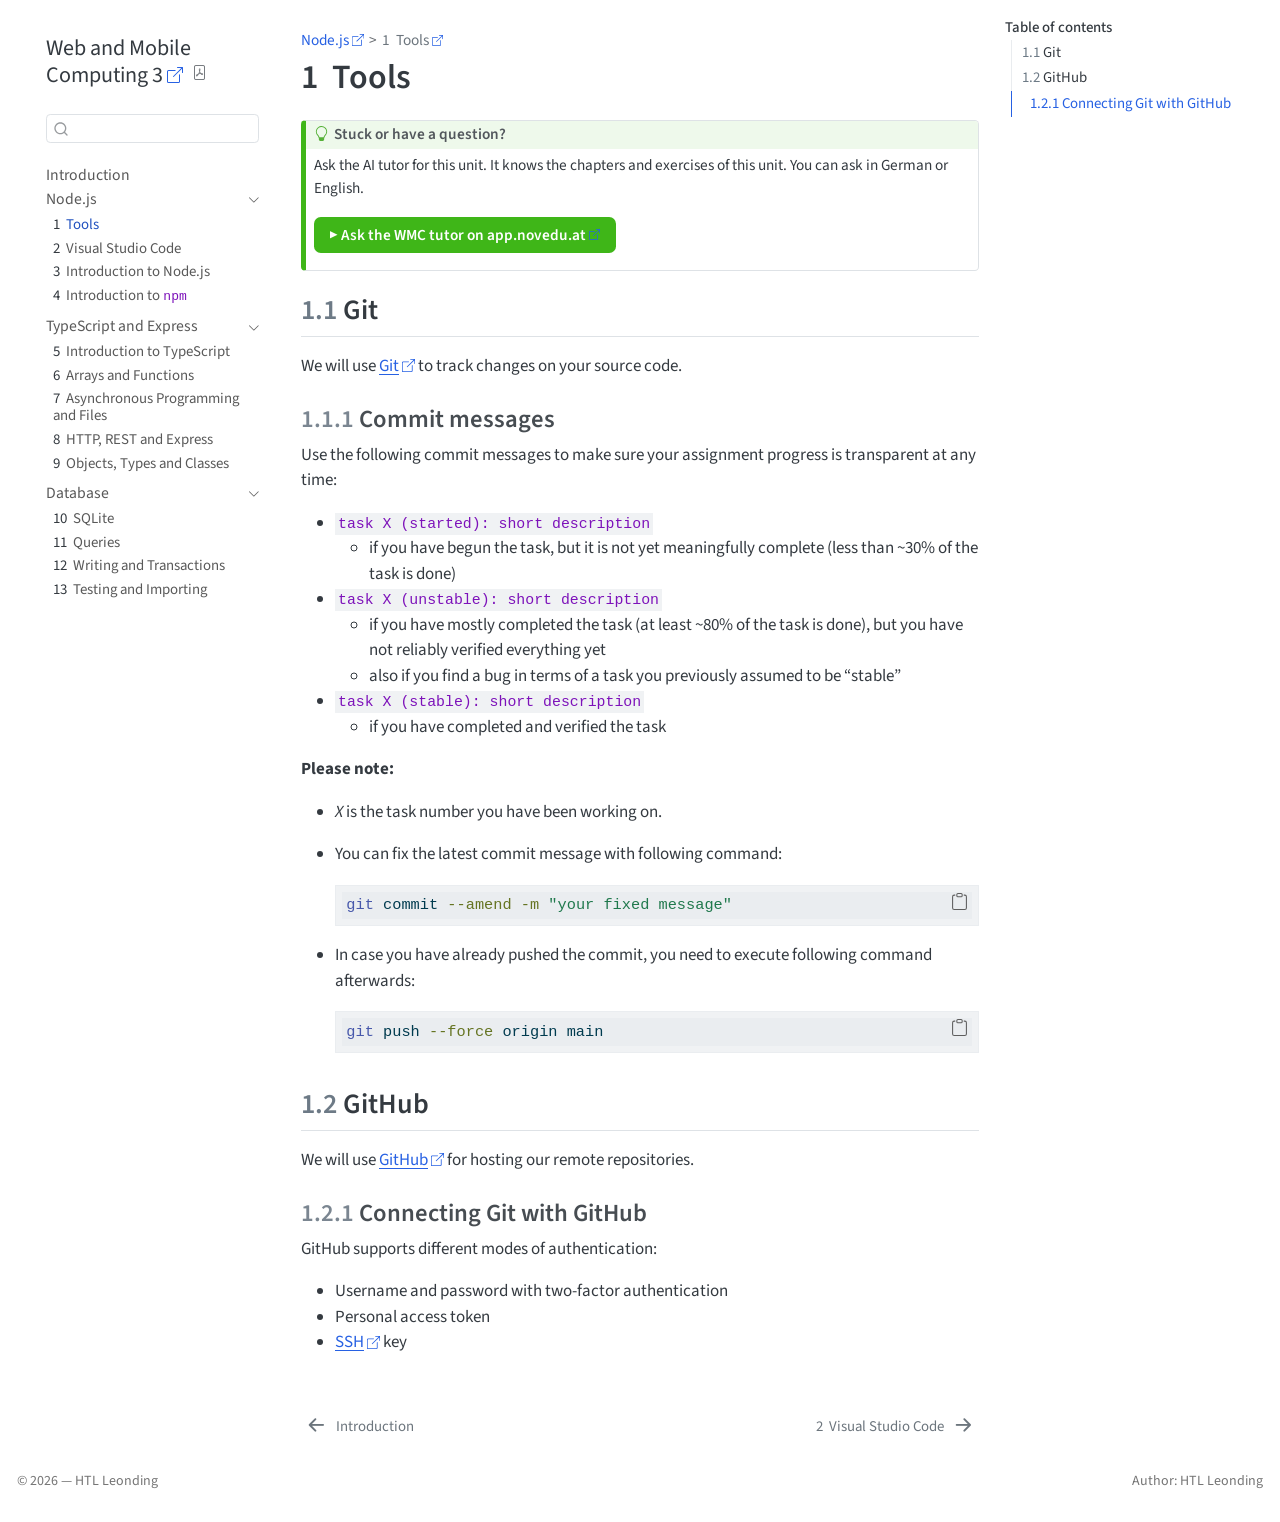
==== commit 0b45e774: "Publish book from htl-leo-wmc-3/2627-wmc-3 htl-leo-wmc-3/2627-wmc-3@7806459287494259b648b79bed73c508" ====
--- a/content/Units/01-Node.js/01_tools/README.html
+++ b/content/Units/01-Node.js/01_tools/README.html
@@ -82,7 +82,7 @@
 <link href="../../../../site_libs/quarto-html/quarto-syntax-highlighting-64a204ab8560d761af7679ceaba22944.css" rel="stylesheet" id="quarto-text-highlighting-styles">
 <script src="../../../../site_libs/bootstrap/bootstrap.min.js"></script>
 <link href="../../../../site_libs/bootstrap/bootstrap-icons.css" rel="stylesheet">
-<link href="../../../../site_libs/bootstrap/bootstrap-fa39313ee0ae67082205aa4c05164dde.min.css" rel="stylesheet" append-hash="true" id="quarto-bootstrap" data-mode="light">
+<link href="../../../../site_libs/bootstrap/bootstrap-bfe050db2283133c8854d94eaab4e9ec.min.css" rel="stylesheet" append-hash="true" id="quarto-bootstrap" data-mode="light">
 <link href="../../../../site_libs/quarto-contrib/quarto-novedu-1.0.0/novedu.css" rel="stylesheet">
 <script id="quarto-search-options" type="application/json">{
   "location": "sidebar",
@@ -232,6 +232,41 @@
   <div class="sidebar-item-container"> 
   <a href="../../../../content/Units/02-TypeScript-and-Express/material/05_objects-and-classes/README.html" class="sidebar-item-text sidebar-link">
  <span class="menu-text"><span class="chapter-number">9</span>&nbsp; <span class="chapter-title">Objects, Types and Classes</span></span></a>
+  </div>
+</li>
+      </ul>
+  </li>
+        <li class="sidebar-item sidebar-item-section">
+      <div class="sidebar-item-container"> 
+            <a class="sidebar-item-text sidebar-link text-start" data-bs-toggle="collapse" data-bs-target="#quarto-sidebar-section-3" role="navigation" aria-expanded="true">
+ <span class="menu-text">Database</span></a>
+          <a class="sidebar-item-toggle text-start" data-bs-toggle="collapse" data-bs-target="#quarto-sidebar-section-3" role="navigation" aria-expanded="true" aria-label="Toggle section">
+            <i class="bi bi-chevron-right ms-2"></i>
+          </a> 
+      </div>
+      <ul id="quarto-sidebar-section-3" class="collapse list-unstyled sidebar-section depth1 show">  
+          <li class="sidebar-item">
+  <div class="sidebar-item-container"> 
+  <a href="../../../../content/Units/03-Database/material/01_sqlite/README.html" class="sidebar-item-text sidebar-link">
+ <span class="menu-text"><span class="chapter-number">10</span>&nbsp; <span class="chapter-title">SQLite</span></span></a>
+  </div>
+</li>
+          <li class="sidebar-item">
+  <div class="sidebar-item-container"> 
+  <a href="../../../../content/Units/03-Database/material/02_queries/README.html" class="sidebar-item-text sidebar-link">
+ <span class="menu-text"><span class="chapter-number">11</span>&nbsp; <span class="chapter-title">Queries</span></span></a>
+  </div>
+</li>
+          <li class="sidebar-item">
+  <div class="sidebar-item-container"> 
+  <a href="../../../../content/Units/03-Database/material/03_writing-and-transactions/README.html" class="sidebar-item-text sidebar-link">
+ <span class="menu-text"><span class="chapter-number">12</span>&nbsp; <span class="chapter-title">Writing and Transactions</span></span></a>
+  </div>
+</li>
+          <li class="sidebar-item">
+  <div class="sidebar-item-container"> 
+  <a href="../../../../content/Units/03-Database/material/04_testing-and-import/README.html" class="sidebar-item-text sidebar-link">
+ <span class="menu-text"><span class="chapter-number">13</span>&nbsp; <span class="chapter-title">Testing and Importing</span></span></a>
   </div>
 </li>
       </ul>
